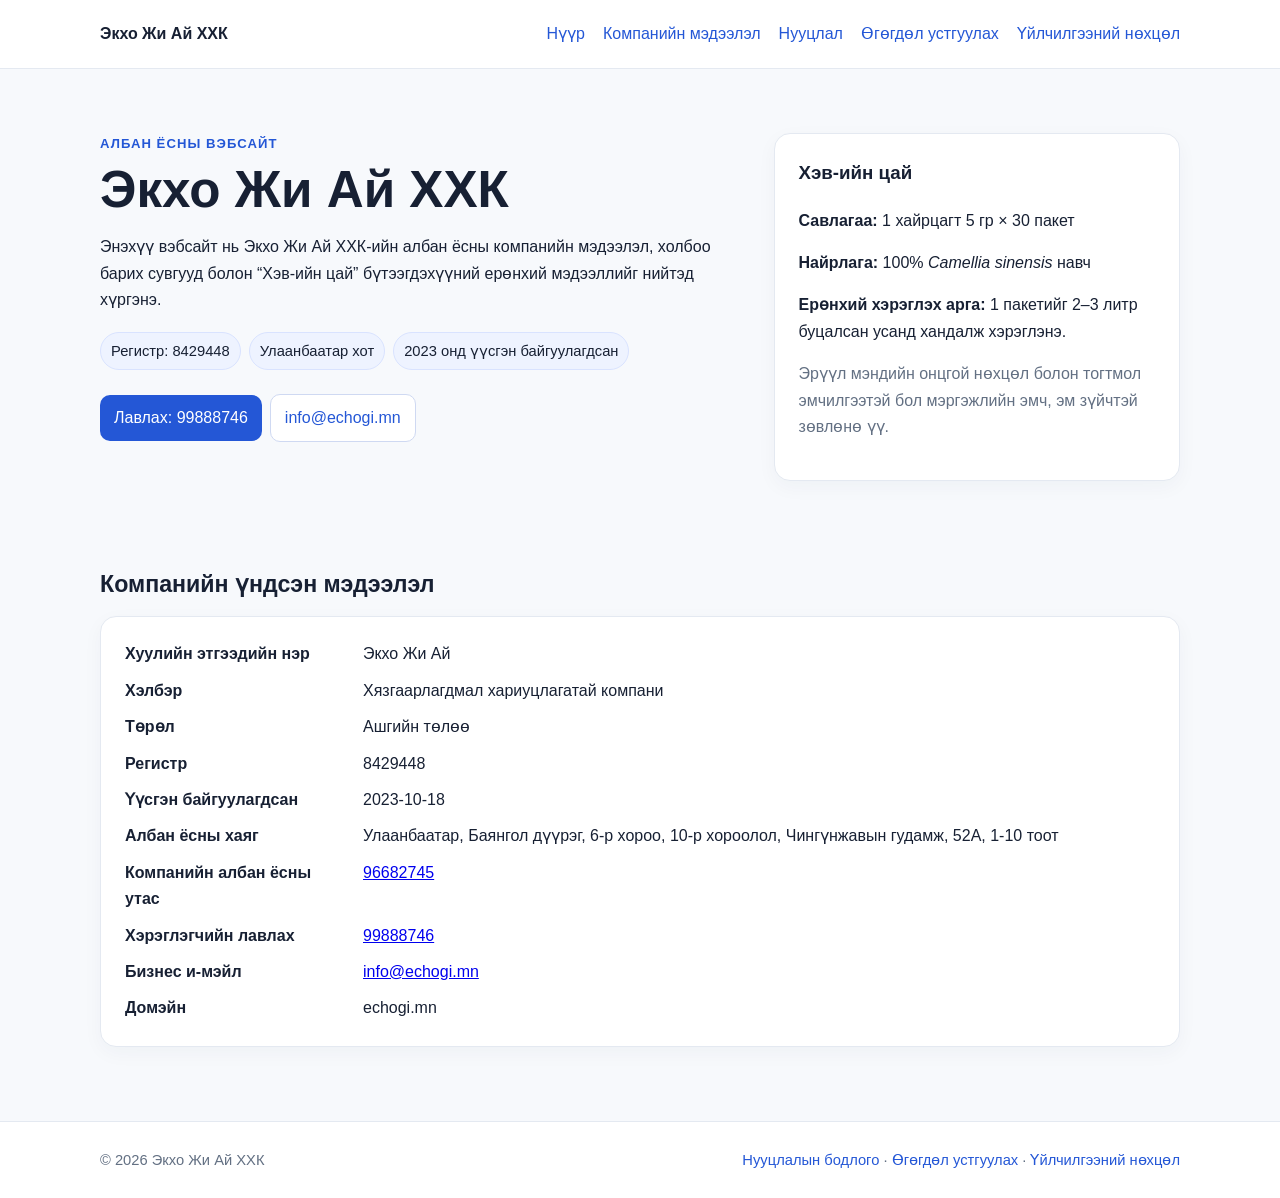
==== index.html @ 75eac95d "Add files via upload" ====
<!doctype html>
<html lang="mn">
<head>
<meta charset="utf-8">
<meta name="viewport" content="width=device-width,initial-scale=1">
<title>Экхо Жи Ай ХХК | Албан ёсны вэбсайт</title>
<meta name="description" content="Экхо Жи Ай ХХК-ийн албан ёсны вэбсайт. Компанийн мэдээлэл, Хэв-ийн цай бүтээгдэхүүний ерөнхий мэдээлэл, холбоо барих болон нууцлалын бодлого.">
<meta name="robots" content="index,follow">
<link rel="stylesheet" href="styles.css">
</head>
<body>
<header class="top"><div class="wrap nav"><a class="brand" href="index.html">Экхо Жи Ай ХХК</a><nav class="links"><a href="index.html">Нүүр</a><a href="company.html">Компанийн мэдээлэл</a><a href="privacy.html">Нууцлал</a><a href="data-deletion.html">Өгөгдөл устгуулах</a><a href="terms.html">Үйлчилгээний нөхцөл</a></nav></div></header>
<main>
<section class="hero"><div class="wrap hero-grid"><div><div class="eyebrow">Албан ёсны вэбсайт</div><h1>Экхо Жи Ай ХХК</h1><p>Энэхүү вэбсайт нь Экхо Жи Ай ХХК-ийн албан ёсны компанийн мэдээлэл, холбоо барих сувгууд болон “Хэв-ийн цай” бүтээгдэхүүний ерөнхий мэдээллийг нийтэд хүргэнэ.</p><div class="pillrow"><span class="badge">Регистр: 8429448</span><span class="badge">Улаанбаатар хот</span><span class="badge">2023 онд үүсгэн байгуулагдсан</span></div><p><a class="cta" href="tel:+97699888746">Лавлах: 99888746</a><a class="cta secondary" href="mailto:info@echogi.mn">info@echogi.mn</a></p></div><div class="panel"><h3>Хэв-ийн цай</h3><p><strong>Савлагаа:</strong> 1 хайрцагт 5 гр × 30 пакет</p><p><strong>Найрлага:</strong> 100% <em>Camellia sinensis</em> навч</p><p><strong>Ерөнхий хэрэглэх арга:</strong> 1 пакетийг 2–3 литр буцалсан усанд хандалж хэрэглэнэ.</p><p class="muted">Эрүүл мэндийн онцгой нөхцөл болон тогтмол эмчилгээтэй бол мэргэжлийн эмч, эм зүйчтэй зөвлөнө үү.</p></div></div></section>
<section><div class="wrap company"><h2>Компанийн үндсэн мэдээлэл</h2><div class="panel"><dl><dt>Хуулийн этгээдийн нэр</dt><dd>Экхо Жи Ай</dd><dt>Хэлбэр</dt><dd>Хязгаарлагдмал хариуцлагатай компани</dd><dt>Төрөл</dt><dd>Ашгийн төлөө</dd><dt>Регистр</dt><dd>8429448</dd><dt>Үүсгэн байгуулагдсан</dt><dd>2023-10-18</dd><dt>Албан ёсны хаяг</dt><dd>Улаанбаатар, Баянгол дүүрэг, 6-р хороо, 10-р хороолол, Чингүнжавын гудамж, 52А, 1-10 тоот</dd><dt>Компанийн албан ёсны утас</dt><dd><a href="tel:+97696682745">96682745</a></dd><dt>Хэрэглэгчийн лавлах</dt><dd><a href="tel:+97699888746">99888746</a></dd><dt>Бизнес и-мэйл</dt><dd><a href="mailto:info@echogi.mn">info@echogi.mn</a></dd><dt>Домэйн</dt><dd>echogi.mn</dd></dl></div></div></section>
</main>
<footer class="footer"><div class="wrap footer-row"><div>© 2026 Экхо Жи Ай ХХК</div><div><a href="privacy.html">Нууцлалын бодлого</a> · <a href="data-deletion.html">Өгөгдөл устгуулах</a> · <a href="terms.html">Үйлчилгээний нөхцөл</a></div></div></footer>
</body></html>
---- styles.css ----
:root{--bg:#f7f9fc;--card:#fff;--text:#172033;--muted:#637083;--line:#e4e9f1;--accent:#2457d6;--accent2:#eef3ff;--max:1080px}*{box-sizing:border-box}html{scroll-behavior:smooth}body{margin:0;font-family:Arial,"Helvetica Neue",sans-serif;background:var(--bg);color:var(--text);line-height:1.65}.wrap{width:min(var(--max),calc(100% - 32px));margin:0 auto}.top{background:#fff;border-bottom:1px solid var(--line);position:sticky;top:0;z-index:10}.nav{display:flex;align-items:center;justify-content:space-between;gap:20px;min-height:68px}.brand{font-weight:700;color:var(--text);text-decoration:none}.links{display:flex;gap:18px;flex-wrap:wrap}.links a,.footer a{color:var(--accent);text-decoration:none}.hero{padding:64px 0 34px}.hero-grid{display:grid;grid-template-columns:1.35fr .85fr;gap:28px;align-items:start}.eyebrow{font-size:.82rem;text-transform:uppercase;letter-spacing:.08em;color:var(--accent);font-weight:700}h1{font-size:clamp(2rem,4vw,3.5rem);line-height:1.12;margin:.4rem 0 1rem}h2{font-size:1.45rem;margin:2rem 0 .8rem}h3{margin-top:0}.panel,.content{background:var(--card);border:1px solid var(--line);border-radius:16px;padding:24px;box-shadow:0 6px 20px rgba(27,40,68,.04)}.pillrow{display:flex;gap:8px;flex-wrap:wrap;margin:18px 0}.badge{background:var(--accent2);border:1px solid #d9e3ff;border-radius:999px;padding:6px 10px;font-size:.92rem}.cta{display:inline-block;background:var(--accent);color:#fff;text-decoration:none;border-radius:10px;padding:10px 14px;margin:6px 8px 0 0}.cta.secondary{background:#fff;color:var(--accent);border:1px solid #cfd9f2}.muted{color:var(--muted)}section{padding:18px 0 34px}.pagehead{padding:48px 0 20px}.company dl{display:grid;grid-template-columns:220px 1fr;gap:10px 18px;margin:0}.company dt{font-weight:700}.company dd{margin:0}.content ul,.content ol{padding-left:22px}.content a{color:var(--accent)}.notice{background:#fff8e7;border:1px solid #f0dfaf;border-radius:12px;padding:14px 16px}.footer{margin-top:40px;background:#fff;border-top:1px solid var(--line);padding:26px 0}.footer-row{display:flex;justify-content:space-between;gap:20px;flex-wrap:wrap;font-size:.92rem;color:var(--muted)}@media(max-width:760px){.nav{align-items:flex-start;flex-direction:column;padding:14px 0}.links{gap:10px 14px}.hero{padding-top:38px}.hero-grid{grid-template-columns:1fr}.company dl{grid-template-columns:1fr}.company dt{margin-top:10px}.panel,.content{padding:19px}}
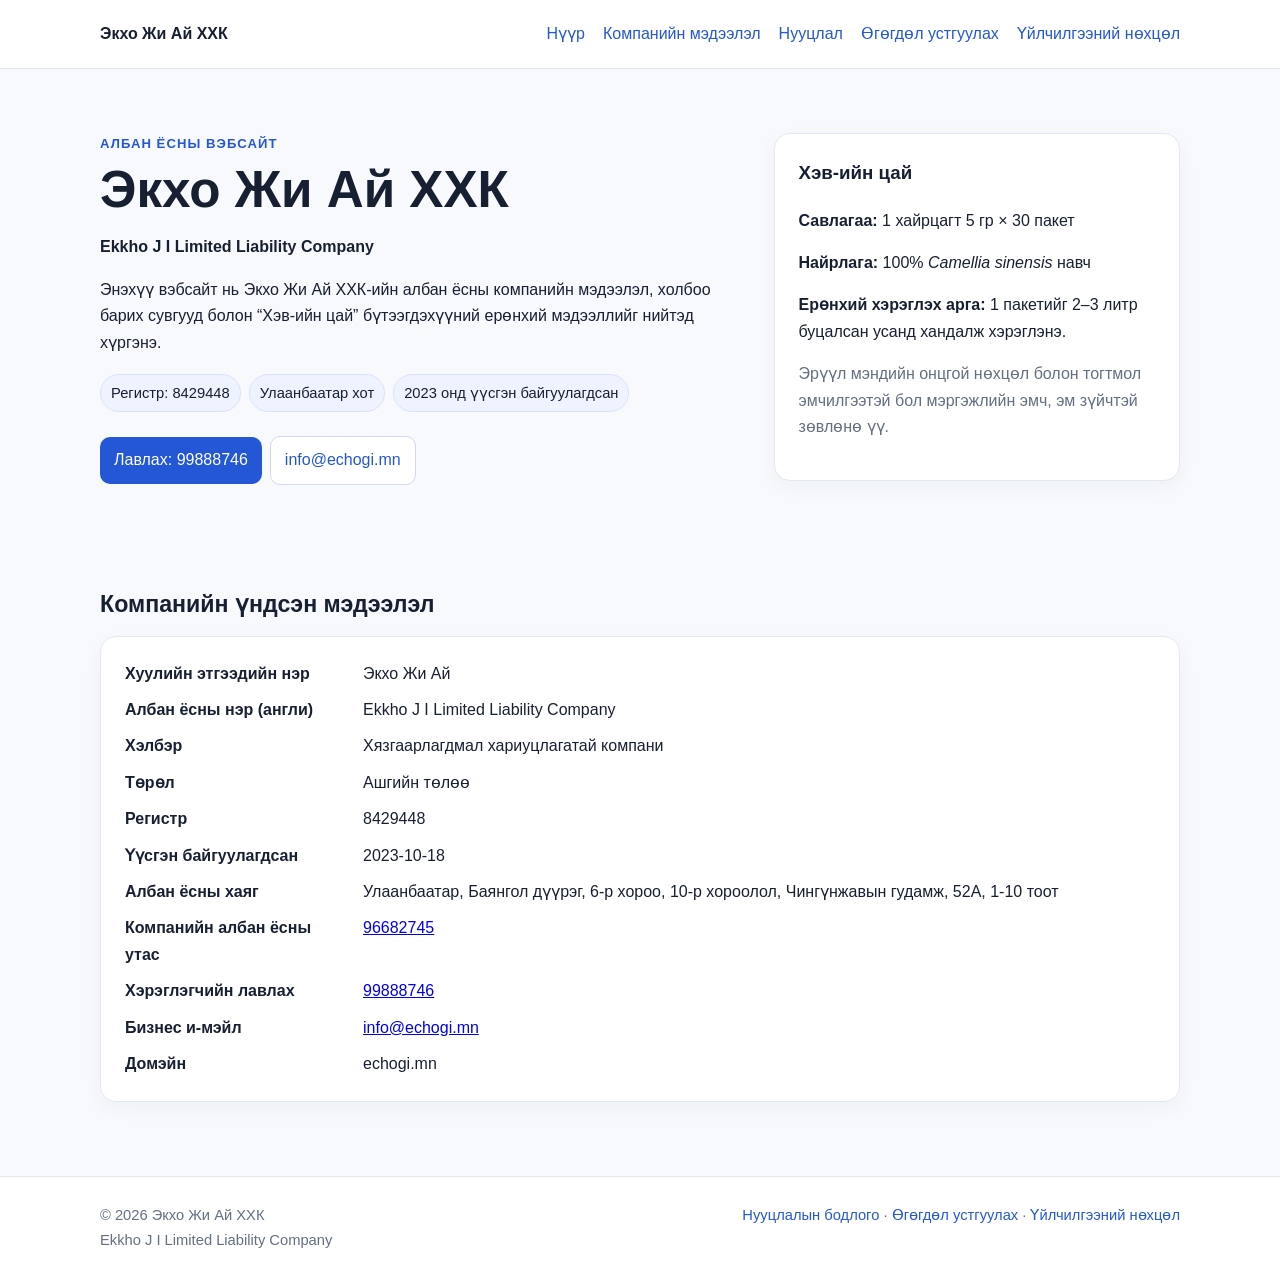
==== commit 8484f334: "Add files via upload" ====
--- a/index.html
+++ b/index.html
@@ -1,6 +1,7 @@
 <!doctype html>
 <html lang="mn">
 <head>
+  <meta name="facebook-domain-verification" content="jxtca0sy4cx9jqvhlq344dsdgzxs27" />
 <meta charset="utf-8">
 <meta name="viewport" content="width=device-width,initial-scale=1">
 <title>Экхо Жи Ай ХХК | Албан ёсны вэбсайт</title>
@@ -11,8 +12,8 @@
 <body>
 <header class="top"><div class="wrap nav"><a class="brand" href="index.html">Экхо Жи Ай ХХК</a><nav class="links"><a href="index.html">Нүүр</a><a href="company.html">Компанийн мэдээлэл</a><a href="privacy.html">Нууцлал</a><a href="data-deletion.html">Өгөгдөл устгуулах</a><a href="terms.html">Үйлчилгээний нөхцөл</a></nav></div></header>
 <main>
-<section class="hero"><div class="wrap hero-grid"><div><div class="eyebrow">Албан ёсны вэбсайт</div><h1>Экхо Жи Ай ХХК</h1><p>Энэхүү вэбсайт нь Экхо Жи Ай ХХК-ийн албан ёсны компанийн мэдээлэл, холбоо барих сувгууд болон “Хэв-ийн цай” бүтээгдэхүүний ерөнхий мэдээллийг нийтэд хүргэнэ.</p><div class="pillrow"><span class="badge">Регистр: 8429448</span><span class="badge">Улаанбаатар хот</span><span class="badge">2023 онд үүсгэн байгуулагдсан</span></div><p><a class="cta" href="tel:+97699888746">Лавлах: 99888746</a><a class="cta secondary" href="mailto:info@echogi.mn">info@echogi.mn</a></p></div><div class="panel"><h3>Хэв-ийн цай</h3><p><strong>Савлагаа:</strong> 1 хайрцагт 5 гр × 30 пакет</p><p><strong>Найрлага:</strong> 100% <em>Camellia sinensis</em> навч</p><p><strong>Ерөнхий хэрэглэх арга:</strong> 1 пакетийг 2–3 литр буцалсан усанд хандалж хэрэглэнэ.</p><p class="muted">Эрүүл мэндийн онцгой нөхцөл болон тогтмол эмчилгээтэй бол мэргэжлийн эмч, эм зүйчтэй зөвлөнө үү.</p></div></div></section>
-<section><div class="wrap company"><h2>Компанийн үндсэн мэдээлэл</h2><div class="panel"><dl><dt>Хуулийн этгээдийн нэр</dt><dd>Экхо Жи Ай</dd><dt>Хэлбэр</dt><dd>Хязгаарлагдмал хариуцлагатай компани</dd><dt>Төрөл</dt><dd>Ашгийн төлөө</dd><dt>Регистр</dt><dd>8429448</dd><dt>Үүсгэн байгуулагдсан</dt><dd>2023-10-18</dd><dt>Албан ёсны хаяг</dt><dd>Улаанбаатар, Баянгол дүүрэг, 6-р хороо, 10-р хороолол, Чингүнжавын гудамж, 52А, 1-10 тоот</dd><dt>Компанийн албан ёсны утас</dt><dd><a href="tel:+97696682745">96682745</a></dd><dt>Хэрэглэгчийн лавлах</dt><dd><a href="tel:+97699888746">99888746</a></dd><dt>Бизнес и-мэйл</dt><dd><a href="mailto:info@echogi.mn">info@echogi.mn</a></dd><dt>Домэйн</dt><dd>echogi.mn</dd></dl></div></div></section>
+<section class="hero"><div class="wrap hero-grid"><div><div class="eyebrow">Албан ёсны вэбсайт</div><h1>Экхо Жи Ай ХХК</h1><p lang="en"><strong>Ekkho J I Limited Liability Company</strong></p><p>Энэхүү вэбсайт нь Экхо Жи Ай ХХК-ийн албан ёсны компанийн мэдээлэл, холбоо барих сувгууд болон “Хэв-ийн цай” бүтээгдэхүүний ерөнхий мэдээллийг нийтэд хүргэнэ.</p><div class="pillrow"><span class="badge">Регистр: 8429448</span><span class="badge">Улаанбаатар хот</span><span class="badge">2023 онд үүсгэн байгуулагдсан</span></div><p><a class="cta" href="tel:+97699888746">Лавлах: 99888746</a><a class="cta secondary" href="mailto:info@echogi.mn">info@echogi.mn</a></p></div><div class="panel"><h3>Хэв-ийн цай</h3><p><strong>Савлагаа:</strong> 1 хайрцагт 5 гр × 30 пакет</p><p><strong>Найрлага:</strong> 100% <em>Camellia sinensis</em> навч</p><p><strong>Ерөнхий хэрэглэх арга:</strong> 1 пакетийг 2–3 литр буцалсан усанд хандалж хэрэглэнэ.</p><p class="muted">Эрүүл мэндийн онцгой нөхцөл болон тогтмол эмчилгээтэй бол мэргэжлийн эмч, эм зүйчтэй зөвлөнө үү.</p></div></div></section>
+<section><div class="wrap company"><h2>Компанийн үндсэн мэдээлэл</h2><div class="panel"><dl><dt>Хуулийн этгээдийн нэр</dt><dd>Экхо Жи Ай</dd><dt>Албан ёсны нэр (англи)</dt><dd lang="en">Ekkho J I Limited Liability Company</dd><dt>Хэлбэр</dt><dd>Хязгаарлагдмал хариуцлагатай компани</dd><dt>Төрөл</dt><dd>Ашгийн төлөө</dd><dt>Регистр</dt><dd>8429448</dd><dt>Үүсгэн байгуулагдсан</dt><dd>2023-10-18</dd><dt>Албан ёсны хаяг</dt><dd>Улаанбаатар, Баянгол дүүрэг, 6-р хороо, 10-р хороолол, Чингүнжавын гудамж, 52А, 1-10 тоот</dd><dt>Компанийн албан ёсны утас</dt><dd><a href="tel:+97696682745">96682745</a></dd><dt>Хэрэглэгчийн лавлах</dt><dd><a href="tel:+97699888746">99888746</a></dd><dt>Бизнес и-мэйл</dt><dd><a href="mailto:info@echogi.mn">info@echogi.mn</a></dd><dt>Домэйн</dt><dd>echogi.mn</dd></dl></div></div></section>
 </main>
-<footer class="footer"><div class="wrap footer-row"><div>© 2026 Экхо Жи Ай ХХК</div><div><a href="privacy.html">Нууцлалын бодлого</a> · <a href="data-deletion.html">Өгөгдөл устгуулах</a> · <a href="terms.html">Үйлчилгээний нөхцөл</a></div></div></footer>
+<footer class="footer"><div class="wrap footer-row"><div>© 2026 Экхо Жи Ай ХХК<br><span lang="en">Ekkho J I Limited Liability Company</span></div><div><a href="privacy.html">Нууцлалын бодлого</a> · <a href="data-deletion.html">Өгөгдөл устгуулах</a> · <a href="terms.html">Үйлчилгээний нөхцөл</a></div></div></footer>
 </body></html>
